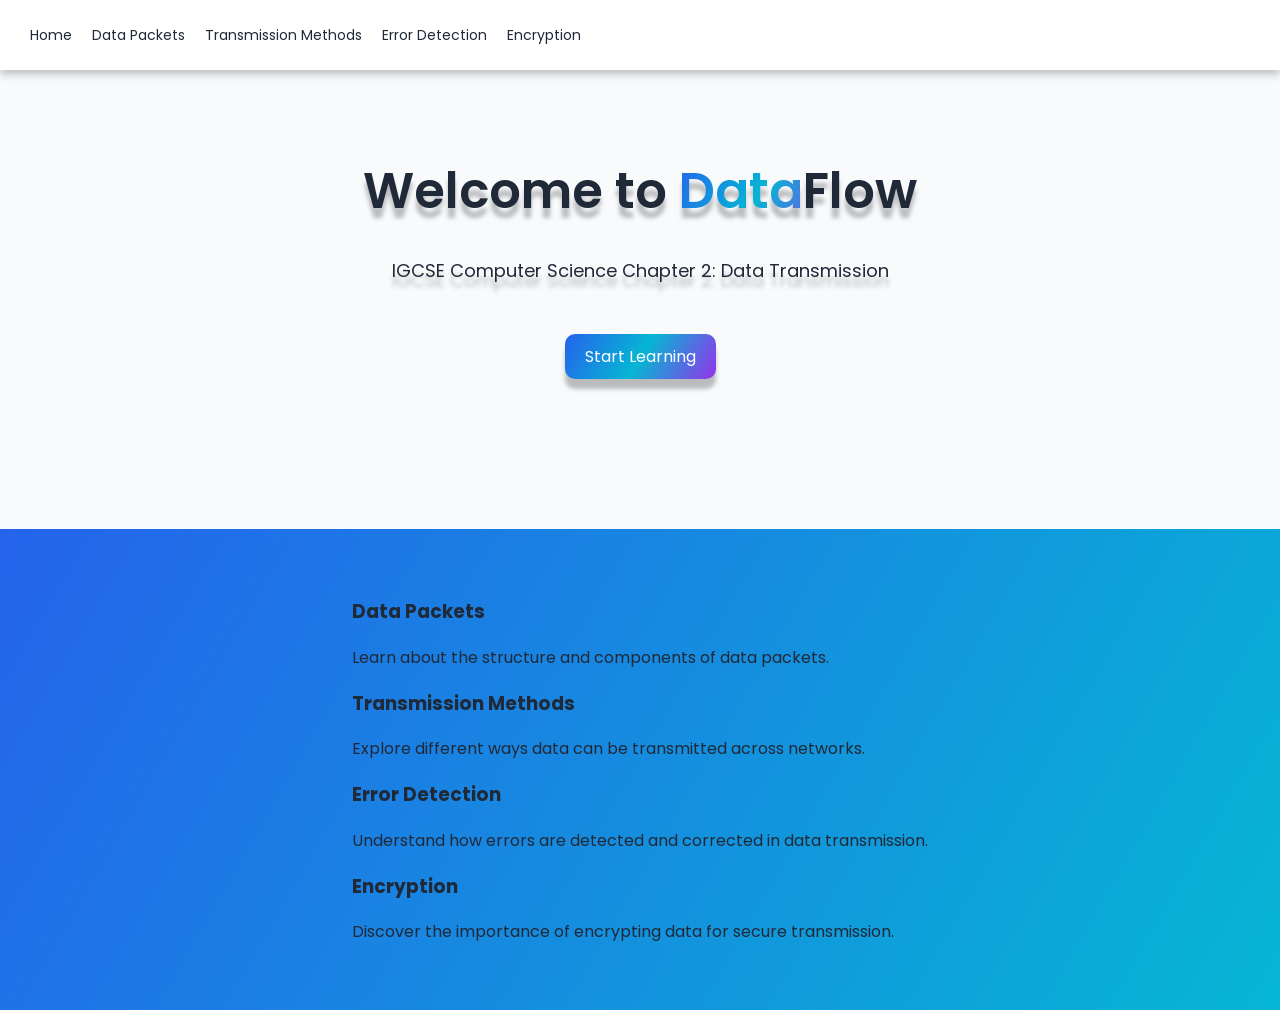
==== index.html @ 666b29b0 "Initial commit (home page)" ====
<!DOCTYPE html>
<html lang="en">
<head>
    <meta charset="UTF-8">
    <meta name="viewport" content="width=device-width, initial-scale=1.0">
    <title>Document</title>
    <link rel="preconnect" href="https://fonts.googleapis.com">
    <link rel="preconnect" href="https://fonts.gstatic.com" crossorigin>
    <link href="https://fonts.googleapis.com/css2?family=Poppins:ital,wght@0,100;0,200;0,300;0,400;0,500;0,600;0,700;0,800;0,900;1,100;1,200;1,300;1,400;1,500;1,600;1,700;1,800;1,900&display=swap" rel="stylesheet">
    <link rel="stylesheet" href="style.css">
</head>
<body>
    <nav>
        <a href="">Home</a>
        <a href="">Data Packets</a>
        <a href="">Transmission Methods</a>
        <a href="">Error Detection</a>
        <a href="">Encryption</a>
    </nav>
    <div class="home-section1">
        <h1 class="heading">Welcome to <span class="logo">Data</span>Flow</h1>
        <p class="subheading">IGCSE Computer Science Chapter 2: Data Transmission</p>
        <a href="" class="start-learning">Start Learning</a>
    </div>
    <div class="home-section2">
        <div class="wrapper">
            <div class="card-left">
                <h3>Data Packets</h3>
                <p>Learn about the structure and components of data packets.</p>
            </div>
            <div class="card-right">
                <h3>Transmission Methods</h3>
                <p>Explore different ways data can be transmitted across networks.</p>
            </div>
            <div class="card-left">
                <h3>Error Detection</h3>
                <p>Understand how errors are detected and corrected in data transmission.</p>
            </div>
            <div class="card">
                <h3>Encryption</h3>
                <p>Discover the importance of encrypting data for secure transmission.</p>
            </div>
        </div>
    </div>
</body>
</html>
---- style.css ----
:root {
    --primary: #2563EB;
    --bg: #F8FAFC;
    --cards: #FFFFFF;
    --text: #1F2937;
    --success: #22C55E;
    --error: #EF4444;
    --warning: #F59E0B;
}

body {
    background-color: var(--bg);
    color: var(--text);
    font-family: 'Poppins', sans-serif;
    margin: 0;
    margin-top: 70px;
    overflow-x: hidden;
    
}

* {
    box-sizing: border-box;
}

nav {
    background-color: var(--cards);
    filter: drop-shadow(0px 4px 4px rgba(0, 0, 0, 0.25));
    display: flex;
    position: fixed;
    top: 0;
    left: 0;
    right: 0;
    height: 70px;
    justify-content: flex-start;
    gap: 0px;
    padding: 0px 20px;
    align-items: center;
    overflow: hidden;
    z-index: 9999;
}

nav a {
    padding: 5px 10px;
    position: relative;
    text-align: center;
    height: 70px;
    display: flex;
    align-items: center;
    text-decoration: none;
    font-size: 14px;
    color: var(--text);
    transition: all 0.3s ease-in-out;
}

nav a::before {
    position: absolute;
    content: "";
    background-color: var(--primary);
    width: 100%;
    transform: scaleX(0);
    transform-origin: center;
    opacity: 0;
    height: 1px;
    bottom: 0;
    left: 0;
    transition: all 0.3s ease-in-out;
}

nav a:hover {
    color: var(--primary);
}

nav a:hover::before {
    transform: scaleX(1);
    height: 3px;
    opacity: 1;
}

.heading {
    font-size: 50px;
    font-weight: 600;
    margin-bottom: 10px;
    text-align: center;
}

.logo {
    position: relative;
    display: inline-block;
    color: transparent;
    background: linear-gradient(120deg, #2563EB, #06B6D4, #9333EA, #06B6D4, #2563EB);
    background-size: 300%;
    background-clip: text;
    animation: shine 4s ease-in-out infinite;
}

.subheading {
    font-size: 18px;
    font-weight: 400;
    margin-bottom: 50px;
    text-align: center;
}

.start-learning {
    display: block;
    margin: 0 auto;
    background: linear-gradient(120deg, #2563EB, #06B6D4, #9333EA);
    color: #FFFFFF;
    padding: 10px 20px;
    border-radius: 10px;
    text-align: center;
    text-decoration: none;
    width: fit-content;
    font-size: 16px;
    transition: all 0.3s ease-in-out;
    animation: shine 10s ease-in-out infinite;
}

.home-section1 {
    display: flex;
    flex-direction: column;
    align-items: center;
    justify-content: center;
    padding: 50px 20px 150px 20px;
    filter: drop-shadow(0px 10px 2px rgba(0, 0, 0, 0.25));
}

.home-section2 {
    display: flex;
    flex-direction: column;
    align-items: center;
    justify-content: center;
    padding: 50px 20px;
    width: 100%;
    margin: 0px;
    background: linear-gradient(120deg, #2563EB, #06B6D4);
}


.start-learning:hover {
    transform: scale(1.02);
    box-shadow: 0px 4px 10px rgba(0, 0, 0, 0.25);
}


@keyframes shine {
    0% {
        background-position: -100%;
    }
    100% {
        background-position: 200%;
    }
}
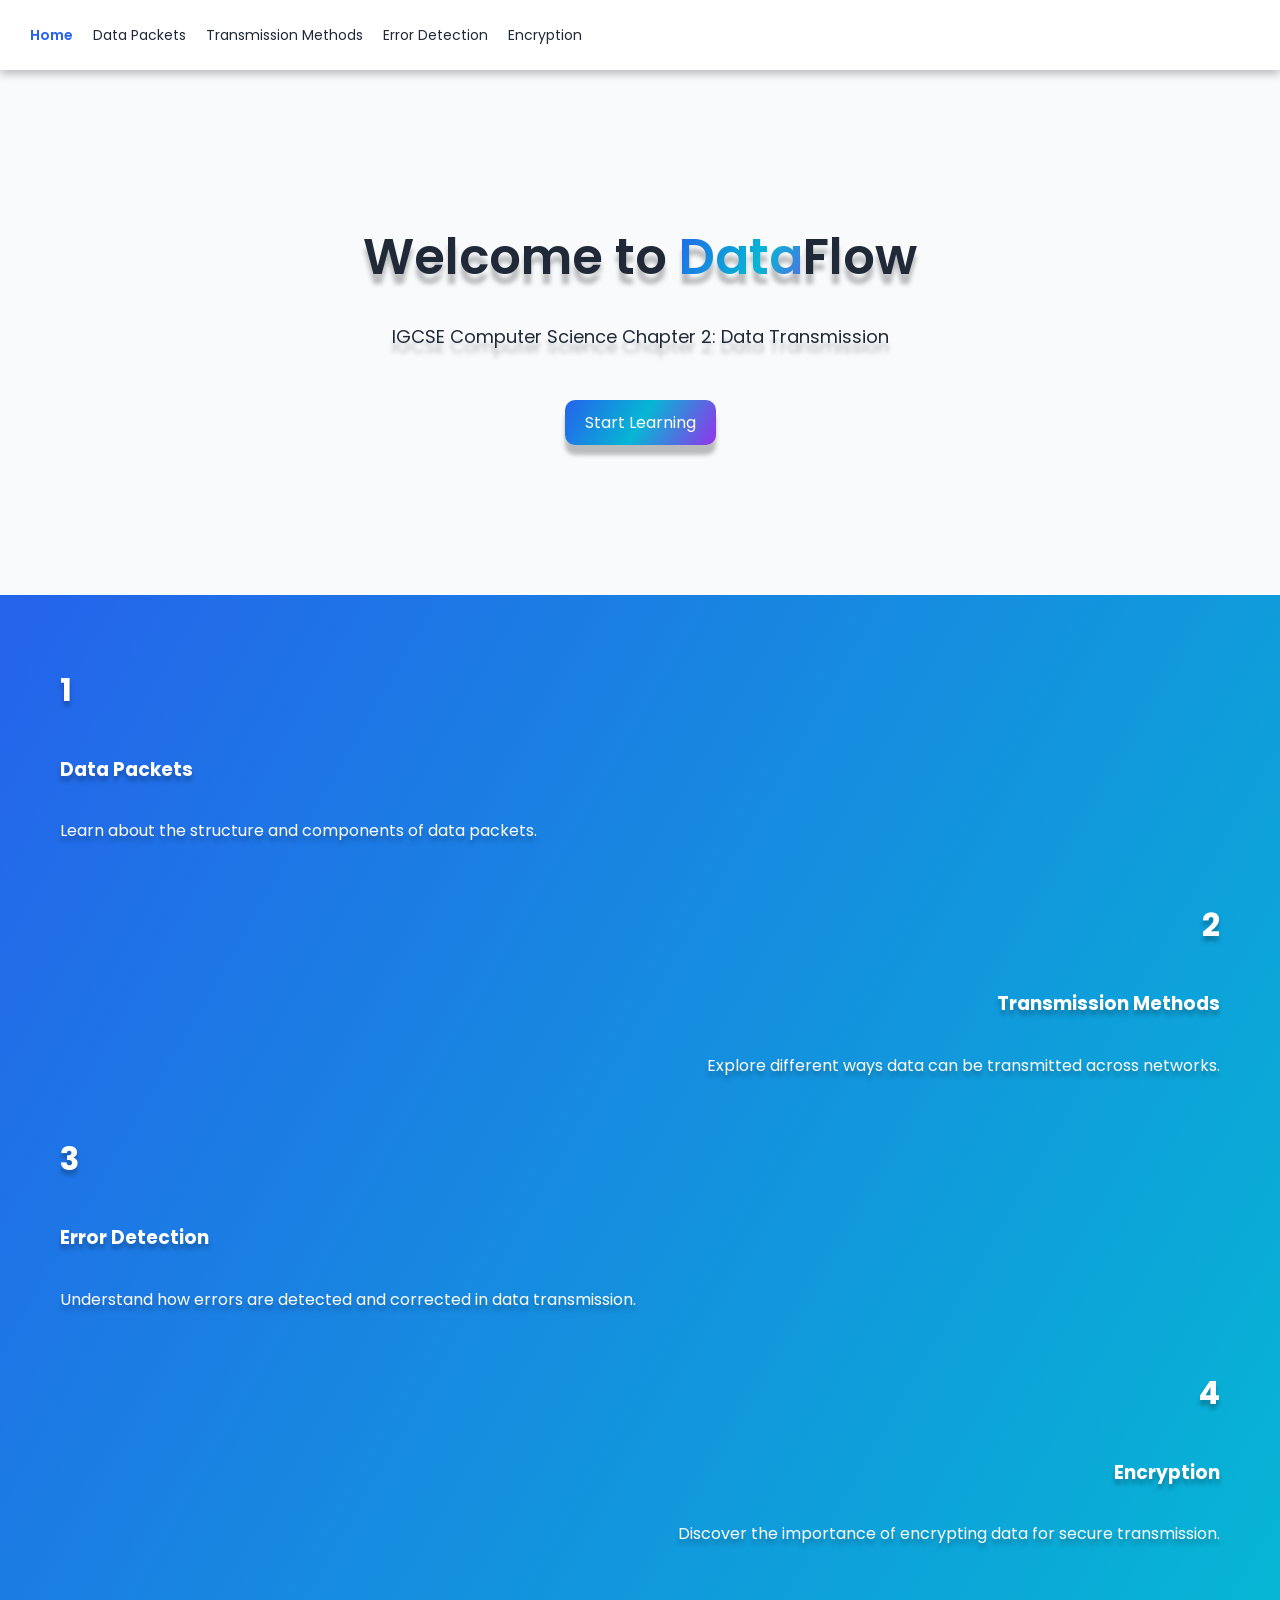
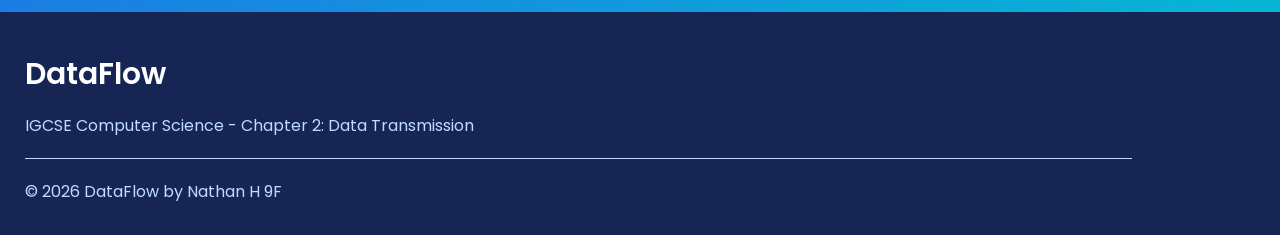
==== commit 085584a2: "home page completed" ====
--- a/index.html
+++ b/index.html
@@ -11,11 +11,11 @@
 </head>
 <body>
     <nav>
-        <a href="">Home</a>
-        <a href="">Data Packets</a>
-        <a href="">Transmission Methods</a>
-        <a href="">Error Detection</a>
-        <a href="">Encryption</a>
+        <a href="" class="active">Home</a>
+        <a href="data-packets/">Data Packets</a>
+        <a href="transmission-methods/">Transmission Methods</a>
+        <a href="error-detection/">Error Detection</a>
+        <a href="encryption/">Encryption</a>
     </nav>
     <div class="home-section1">
         <h1 class="heading">Welcome to <span class="logo">Data</span>Flow</h1>
@@ -25,22 +25,36 @@
     <div class="home-section2">
         <div class="wrapper">
             <div class="card-left">
+                <h1>1</h1>
                 <h3>Data Packets</h3>
                 <p>Learn about the structure and components of data packets.</p>
             </div>
             <div class="card-right">
+                <h1>2</h1>
                 <h3>Transmission Methods</h3>
                 <p>Explore different ways data can be transmitted across networks.</p>
             </div>
             <div class="card-left">
+                <h1>3</h1>
                 <h3>Error Detection</h3>
                 <p>Understand how errors are detected and corrected in data transmission.</p>
             </div>
-            <div class="card">
+            <div class="card-right">
+                <h1>4</h1>
                 <h3>Encryption</h3>
                 <p>Discover the importance of encrypting data for secure transmission.</p>
             </div>
         </div>
     </div>
+
+    <script src="script.js"></script>
 </body>
+<footer>
+    <h2>DataFlow</h2>
+    <p>IGCSE Computer Science - Chapter 2: Data Transmission</p>
+
+    <div class="footer-line"></div>
+
+    <p class="copyright">&copy; 2026 DataFlow by Nathan H 9F</p>
+</footer>
 </html>
--- a/style.css
+++ b/style.css
@@ -3,6 +3,8 @@
     --bg: #F8FAFC;
     --cards: #FFFFFF;
     --text: #1F2937;
+    --footer: #172554;
+    --footer-subtext: #BFDBFE;
     --success: #22C55E;
     --error: #EF4444;
     --warning: #F59E0B;
@@ -30,7 +32,7 @@
     top: 0;
     left: 0;
     right: 0;
-    height: 70px;
+    height: clamp(50px, 8vw, 70px);
     justify-content: flex-start;
     gap: 0px;
     padding: 0px 20px;
@@ -43,11 +45,11 @@
     padding: 5px 10px;
     position: relative;
     text-align: center;
-    height: 70px;
+    height: clamp(50px, 8vw, 70px);
     display: flex;
     align-items: center;
     text-decoration: none;
-    font-size: 14px;
+    font-size: clamp(10px, 1.7vw, 14px);
     color: var(--text);
     transition: all 0.3s ease-in-out;
 }
@@ -70,16 +72,22 @@
     color: var(--primary);
 }
 
-nav a:hover::before {
+nav a:hover::before{
     transform: scaleX(1);
     height: 3px;
     opacity: 1;
 }
 
+nav a.active {
+    color: var(--primary);
+    font-weight: 600;
+}
+
 .heading {
-    font-size: 50px;
+    font-size: clamp(30px, 5vw, 50px);
     font-weight: 600;
     margin-bottom: 10px;
+    margin-top: 100px;
     text-align: center;
 }
 
@@ -94,7 +102,7 @@
 }
 
 .subheading {
-    font-size: 18px;
+    font-size: clamp(14px, 2.6vw, 18px);
     font-weight: 400;
     margin-bottom: 50px;
     text-align: center;
@@ -124,23 +132,85 @@
     filter: drop-shadow(0px 10px 2px rgba(0, 0, 0, 0.25));
 }
 
-.home-section2 {
-    display: flex;
-    flex-direction: column;
-    align-items: center;
-    justify-content: center;
-    padding: 50px 20px;
-    width: 100%;
-    margin: 0px;
-    background: linear-gradient(120deg, #2563EB, #06B6D4);
-}
-
-
 .start-learning:hover {
     transform: scale(1.02);
     box-shadow: 0px 4px 10px rgba(0, 0, 0, 0.25);
 }
 
+
+.home-section2 {
+    display: flex;
+    flex-direction: column;
+    align-items: center;
+    justify-content: center;
+    padding: 50px 20px;
+    width: 100%;
+    margin: 0px;
+    background: linear-gradient(120deg, #2563EB, #06B6D4);
+}
+
+.home-section2 .wrapper {
+    display: flex;
+    flex-direction: column;
+    gap: 20px;
+    width: 100%;
+    max-width: 1200px;
+    padding: 0px 20px;
+    color: white;
+    filter: drop-shadow(0px 5px 2px rgba(0, 0, 0, 0.25));
+}
+
+.home-section2 .wrapper .card-left {
+    display: flex;
+    flex-direction: column;
+    width: 100%;
+    text-align: left;
+    transform: translateX(-30px);
+    opacity: 0;
+}
+
+
+.home-section2 .wrapper .card-right {
+    display: flex;
+    flex-direction: column;
+    width: 100%;
+    text-align: right;
+    transform: translateX(30px);
+    opacity: 0;
+}
+
+.home-section2 .wrapper div {
+    transition: all 0.5s ease-in-out;
+}
+
+.home-section2 .wrapper div.visible {
+    transform: translateX(0px);
+    opacity: 1;
+}
+
+footer {
+    background-color: var(--footer);
+    color: var(--footer-subtext);
+    text-align: left;
+    padding: 15px 25px;
+    position: relative;
+    bottom: 0;
+    width: 100%;
+}
+
+footer h2 {
+    color: white;
+    font-size: clamp(20px, 4vw, 30px);
+    font-weight: 600;
+    margin-bottom: 10px;
+}
+
+footer .footer-line {
+    width: 90%;
+    height: 1px;
+    background-color: var(--footer-subtext);
+    margin: 20px 0px;
+}
 
 @keyframes shine {
     0% {
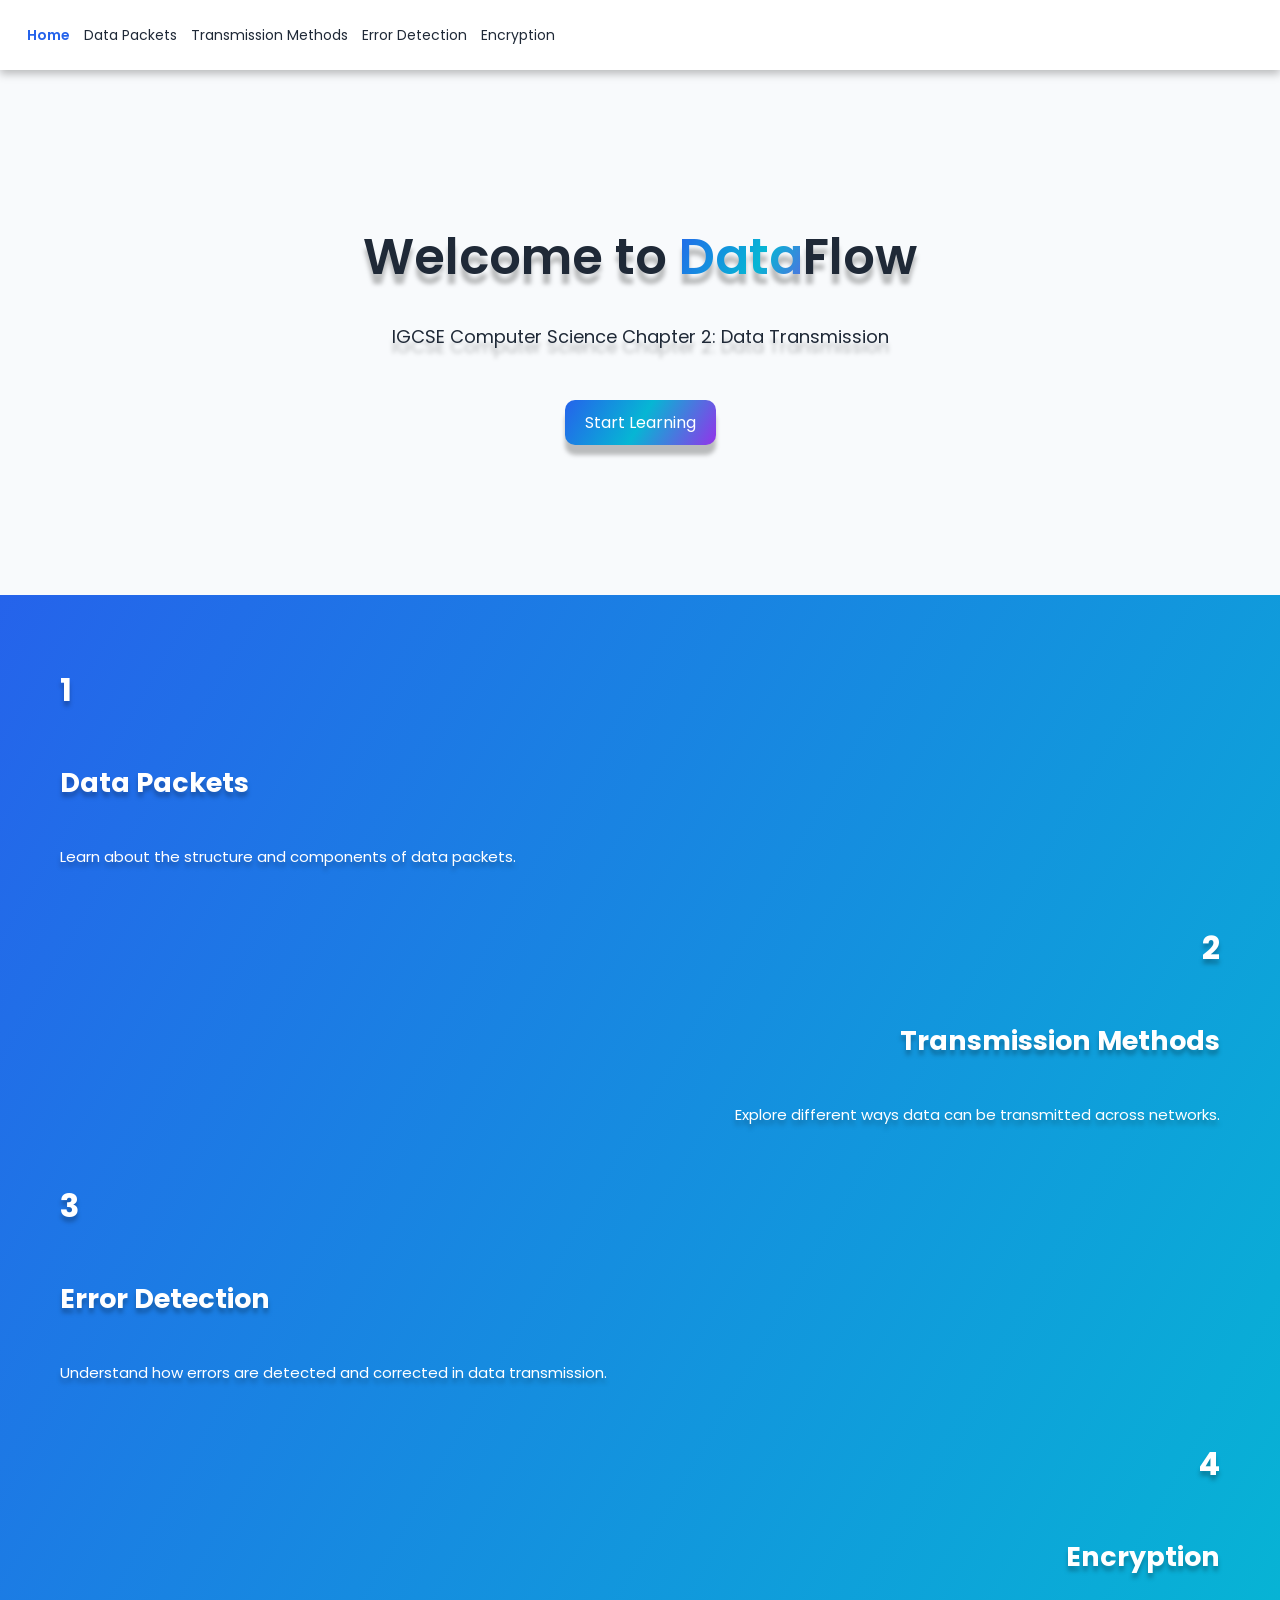
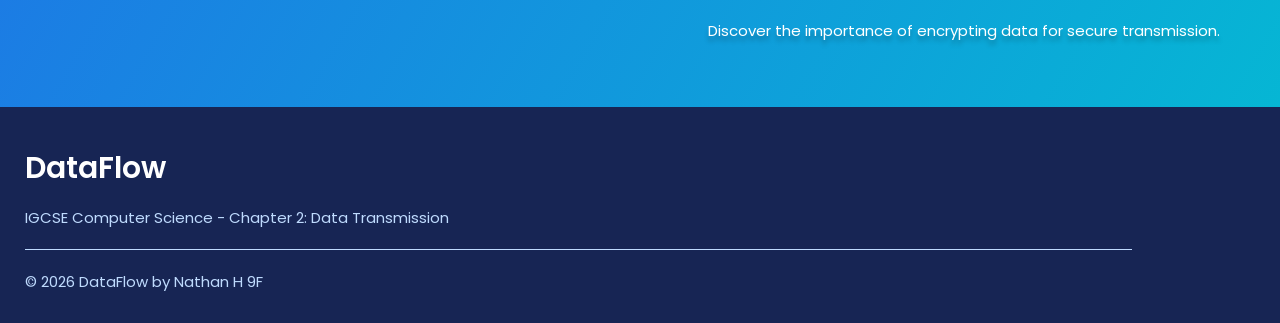
==== commit eb502723: "complete data-packet animation" ====
--- a/index.html
+++ b/index.html
@@ -20,28 +20,28 @@
     <div class="home-section1">
         <h1 class="heading">Welcome to <span class="logo">Data</span>Flow</h1>
         <p class="subheading">IGCSE Computer Science Chapter 2: Data Transmission</p>
-        <a href="" class="start-learning">Start Learning</a>
+        <a href="data-packets/" class="start-learning">Start Learning</a>
     </div>
     <div class="home-section2">
         <div class="wrapper">
             <div class="card-left">
                 <h1>1</h1>
-                <h3>Data Packets</h3>
+                <h3 class="title">Data Packets</h3>
                 <p>Learn about the structure and components of data packets.</p>
             </div>
             <div class="card-right">
                 <h1>2</h1>
-                <h3>Transmission Methods</h3>
+                <h3 class="title">Transmission Methods</h3>
                 <p>Explore different ways data can be transmitted across networks.</p>
             </div>
             <div class="card-left">
                 <h1>3</h1>
-                <h3>Error Detection</h3>
+                <h3 class="title">Error Detection</h3>
                 <p>Understand how errors are detected and corrected in data transmission.</p>
             </div>
             <div class="card-right">
                 <h1>4</h1>
-                <h3>Encryption</h3>
+                <h3 class="title">Encryption</h3>
                 <p>Discover the importance of encrypting data for secure transmission.</p>
             </div>
         </div>
--- a/style.css
+++ b/style.css
@@ -42,7 +42,7 @@
 }
 
 nav a {
-    padding: 5px 10px;
+    padding: 7px;
     position: relative;
     text-align: center;
     height: clamp(50px, 8vw, 70px);
@@ -179,6 +179,14 @@
     opacity: 0;
 }
 
+.home-section2 .title{
+    font-size: clamp(20px, 3.3vw, 27px);
+}
+
+.home-section2 p {
+    font-size: clamp(11px, 2.4vw, 15px);
+}
+
 .home-section2 .wrapper div {
     transition: all 0.5s ease-in-out;
 }
@@ -186,6 +194,200 @@
 .home-section2 .wrapper div.visible {
     transform: translateX(0px);
     opacity: 1;
+}
+
+.data-packets-hero {
+    display: flex;
+    flex-direction: column;
+    justify-content: center;
+    padding: 0px 20px 50px 20px;
+    filter: drop-shadow(0px 10px 2px rgba(0, 0, 0, 0.25));
+}
+
+.data-packets-heading {
+    font-size: clamp(30px, 5vw, 50px);
+    font-weight: 600;
+    margin-bottom: 10px;
+    margin-top: 100px;
+    text-align: center;
+}
+
+.data-packets-subheading {
+    font-size: clamp(12px, 2vw, 17px);
+    font-weight: 400;
+    margin-bottom: 50px;
+    text-align: center;
+}
+
+.illustration {
+    margin-bottom: 70px;
+}
+
+.illustration .data {
+    position: relative;
+    width: fit-content;
+    margin: 0 auto;
+    margin-bottom: 350px;
+}
+
+.illustration .data .wrapper {
+    display: flex;
+    width: fit-content;
+    margin: 0 auto;
+    flex-direction: row;
+    color: black;
+    gap: 0px;
+    border: 1px solid var(--primary);
+    border-radius: 10px;
+    animation: wrapperPackage 10s linear infinite;
+}
+
+.illustration .data .wrapper .package-left, .illustration .data .wrapper .package-right {
+    display: flex;
+    flex-direction: row;
+    width: fit-content;
+}
+
+.package-left {
+    transition: all 0.3s ease;
+    animation: leftPackage 10s linear infinite;
+}
+
+.package-right {
+    transition: all 0.3s ease;
+    animation: rightPackage 10s linear infinite;
+}
+
+.illustration .data .wrapper .box {
+    display: flex;
+    align-items: center;
+    justify-content: center;
+    padding: 20px;
+    width: 50px;
+    height: 50px;
+    border-radius: 10px;
+    border: 1px solid var(--primary);
+    background-color: var(--cards);
+    transition: all 0.3s ease;
+    font-size: clamp(11px, 2.1vw, 14px);
+    animation: dataPackets 10s linear infinite;
+}
+
+.illustration .data .text {
+    position: absolute;
+    inset: 0;
+    display: flex;
+    align-items: center;
+    height: 100%;
+    justify-content: center;
+    margin: 0px;
+    z-index: 9;
+    transition: all 0.3s ease;
+    animation: dataText 10s linear infinite;
+}
+
+.routers {
+    padding: 0px 10vw;
+    display: flex;
+    justify-content: center;
+    gap: 100px;
+}
+
+.routers .wrapper {
+    position: relative;
+}
+
+.routers .vertical-line {
+    position:absolute;
+    content: "";
+    width: 3px;
+    height: 100px;
+    background-color: var(--primary);
+    display: flex;
+    margin-top: 25px;
+    transform: scaleY(0);
+    opacity: 0;
+    transform-origin: top;
+    animation: verticalLine 10s linear infinite;
+}
+
+.routers .router-box {
+    height: 50px;
+    width: 100px;
+    display: flex;
+    border: 1px solid black;
+    align-items: center;
+    justify-content: center;
+    
+}
+
+.router-box {
+    position: relative;
+}
+
+
+.router-box#a::after {
+    content: "";
+    position: absolute;
+
+    left: 100%;
+    top: 50%;
+    height: 2px;
+    width: 50px;
+    transform: scale(0);
+    transform-origin: left;
+
+    z-index: 9;
+
+    background-color: var(--primary);
+    animation: branch 10s linear infinite;
+}
+
+.router-box#b::after {
+    content: "";
+    position: absolute;
+    right: 100%;
+    top: 50%;
+    height: 2px;
+    width: 50px;
+    transform: scale(0);
+    transform-origin: right;
+    z-index: 9;
+
+    background-color: var(--primary);
+    animation: branch 10s linear infinite;
+}
+
+.user-box {
+    display: flex;
+    justify-content: center;
+    margin: 75px auto 0px auto;
+    padding: 10px 15px;
+    border: 1px solid var(--primary);
+    width: 150px;
+    border-radius: 10px;
+    position: relative;
+    overflow: hidden;
+}
+
+.user-box p {
+    font-weight: bold;
+    z-index: 9;
+    animation: userText 10s linear infinite;
+}
+
+.user-box::before {
+    position: absolute;
+    content: "";
+    display: flex;
+    margin: auto;
+    background-color: var(--primary);
+    width: 200px;
+    height: 100px;
+    transform: scaleY(0);
+    transform-origin: bottom;
+    opacity: 0;
+    animation: userFill 10s linear infinite;
 }
 
 footer {
@@ -205,6 +407,10 @@
     margin-bottom: 10px;
 }
 
+footer p {
+    font-size: clamp(11px, 2.4vw, 15px);
+}
+
 footer .footer-line {
     width: 90%;
     height: 1px;
@@ -219,4 +425,128 @@
     100% {
         background-position: 200%;
     }
+}
+
+@keyframes dataText {
+    0%, 15% {
+        opacity: 1;
+        visibility: visible;
+    }
+
+    20%, 100% {
+        opacity: 0;
+        visibility: hidden;
+    }
+}
+
+@keyframes dataPackets {
+    0%, 15% {
+        opacity: 0;
+        visibility: hidden;
+    }
+
+    20%, 100% {
+        opacity: 1;
+        visibility: visible;
+    }
+}
+
+@keyframes leftPackage {
+    0%, 15% {
+        margin: 0px;
+    }
+
+    20%, 100% {
+        border-radius: 10px;
+        margin-right: 20px;
+    }
+
+    25% {
+        transform: translate(0, 0);
+    }
+
+    60%, 100% {
+        transform: translateX(-28px) translateY(350px);
+    }
+}
+
+@keyframes rightPackage {
+    0%, 15% {
+        margin: 0px;
+    }
+
+    20%, 100% {
+        border-radius: 10px;
+        margin-left: 20px;
+    }
+
+    25% {
+        transform: translate(0, 0);
+    }
+
+    60%, 100% {
+        transform: translateX(28px) translateY(350px);
+    }
+}
+
+@keyframes wrapperPackage {
+    0%, 15% {
+        border: 1px solid var(--primary);
+    }
+
+    20%, 100% {
+        border: none;
+    }
+}
+
+
+@keyframes branch {
+    0%, 64% {
+        transform: scale(0);
+        opacity: 0;
+    }
+
+    65% {
+        transform: scale(0);
+        opacity: 1;
+    }
+
+    85%, 100% {
+        transform: scale(1);
+        opacity: 1;
+    }
+}
+
+@keyframes verticalLine {
+    0%, 84% {
+        transform: scaleY(0);
+        opacity: 0;
+    } 
+
+    90%, 100% {
+        transform: scaleY(1);
+        opacity: 1;
+    }
+}
+
+@keyframes userFill {
+    0%, 90% {
+        transform: scaleY(0);
+        opacity: 1;
+    }
+
+    95%, 100% {
+        transform: scaleY(2);
+        opacity: 1;
+    }
+}
+
+@keyframes userText {
+    0%, 90% {
+        color: black;
+    }
+
+    95%, 100% {
+        color: white;
+    }
 }
